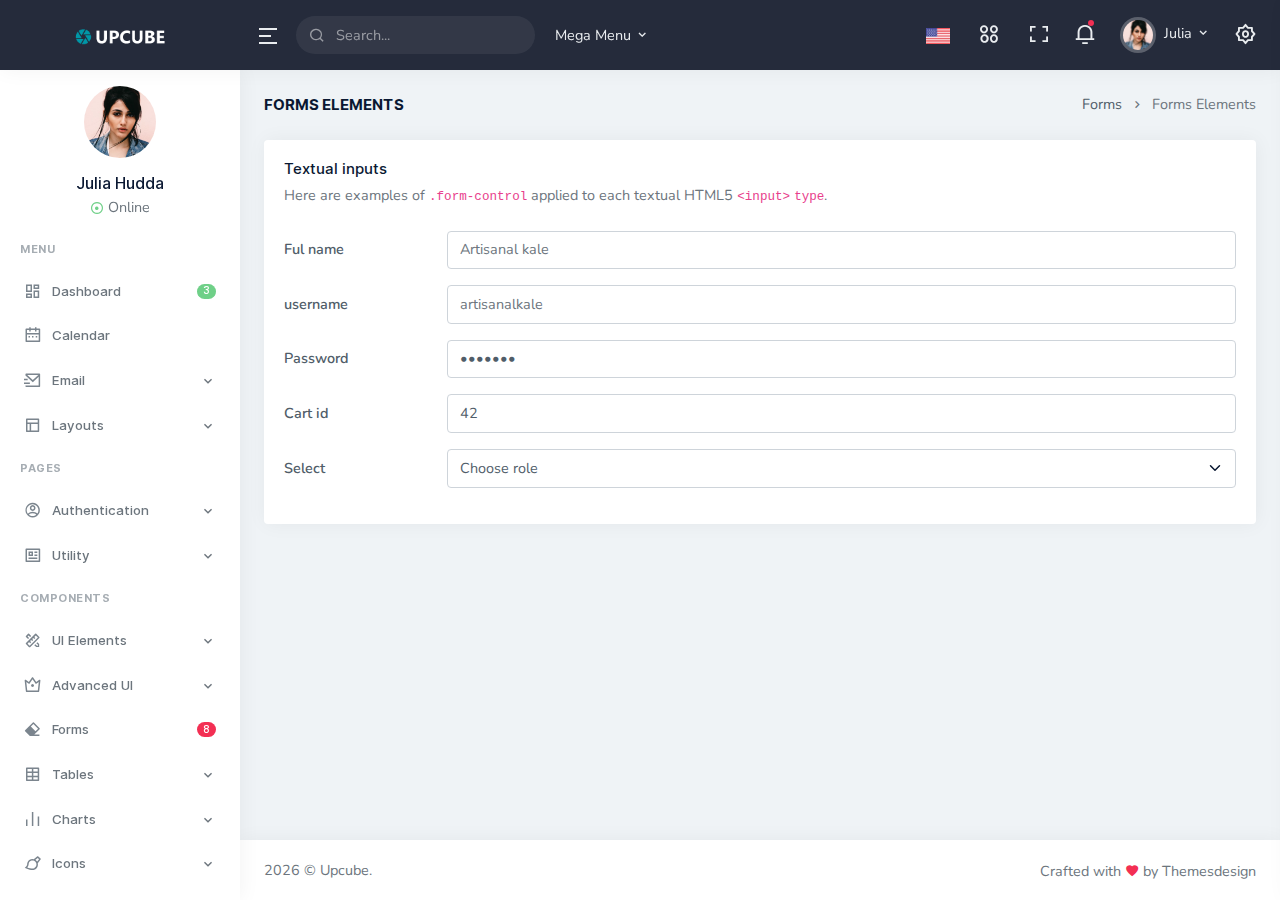
==== web/admin/Create.html @ 50bc0294 "upload ADMIN page" ====
<!doctype html>
<html lang="en">

    <head>
        
        <meta charset="utf-8" />
        <title>Forms Elements | Upcube - Admin & Dashboard Template</title>
        <meta name="viewport" content="width=device-width, initial-scale=1.0">
        <meta content="Premium Multipurpose Admin & Dashboard Template" name="description" />
        <meta content="Themesdesign" name="author" />
        <!-- App favicon -->
        <link rel="shortcut icon" href="assets/images/favicon.ico">

        <!-- Bootstrap Css -->
        <link href="assets/css/bootstrap.min.css" id="bootstrap-style" rel="stylesheet" type="text/css" />
        <!-- Icons Css -->
        <link href="assets/css/icons.min.css" rel="stylesheet" type="text/css" />
        <!-- App Css-->
        <link href="assets/css/app.min.css" id="app-style" rel="stylesheet" type="text/css" />

    </head>

    <body data-topbar="dark">
    
    <!-- <body data-layout="horizontal" data-topbar="dark"> -->

        <!-- Begin page -->
        <div id="layout-wrapper">

            
            <header id="page-topbar">
                <div class="navbar-header">
                    <div class="d-flex">
                        <!-- LOGO -->
                        <div class="navbar-brand-box">
                            <a href="index.html" class="logo logo-dark">
                                <span class="logo-sm">
                                    <img src="assets/images/logo-sm.png" alt="logo-sm" height="22">
                                </span>
                                <span class="logo-lg">
                                    <img src="assets/images/logo-dark.png" alt="logo-dark" height="20">
                                </span>
                            </a>

                            <a href="index.html" class="logo logo-light">
                                <span class="logo-sm">
                                    <img src="assets/images/logo-sm.png" alt="logo-sm-light" height="22">
                                </span>
                                <span class="logo-lg">
                                    <img src="assets/images/logo-light.png" alt="logo-light" height="20">
                                </span>
                            </a>
                        </div>

                        <button type="button" class="btn btn-sm px-3 font-size-24 header-item waves-effect" id="vertical-menu-btn">
                            <i class="ri-menu-2-line align-middle"></i>
                        </button>

                        <!-- App Search-->
                        <form class="app-search d-none d-lg-block">
                            <div class="position-relative">
                                <input type="text" class="form-control" placeholder="Search...">
                                <span class="ri-search-line"></span>
                            </div>
                        </form>

                        <div class="dropdown dropdown-mega d-none d-lg-block ms-2">
                            <button type="button" class="btn header-item waves-effect" data-bs-toggle="dropdown" aria-haspopup="false" aria-expanded="false">
                                Mega Menu
                                <i class="mdi mdi-chevron-down"></i> 
                            </button>
                            <div class="dropdown-menu dropdown-megamenu">
                                <div class="row">
                                    <div class="col-sm-8">
                
                                        <div class="row">
                                            <div class="col-md-4">
                                                <h5 class="font-size-14">UI Components</h5>
                                                <ul class="list-unstyled megamenu-list">
                                                    <li>
                                                        <a href="javascript:void(0);">Lightbox</a>
                                                    </li>
                                                    <li>
                                                        <a href="javascript:void(0);">Range Slider</a>
                                                    </li>
                                                    <li>
                                                        <a href="javascript:void(0);">Sweet Alert</a>
                                                    </li>
                                                    <li>
                                                        <a href="javascript:void(0);">Rating</a>
                                                    </li>
                                                    <li>
                                                        <a href="javascript:void(0);">Forms</a>
                                                    </li>
                                                    <li>
                                                        <a href="javascript:void(0);">Tables</a>
                                                    </li>
                                                    <li>
                                                        <a href="javascript:void(0);">Charts</a>
                                                    </li>
                                                </ul>
                                            </div>

                                            <div class="col-md-4">
                                                <h5 class="font-size-14">Applications</h5>
                                                <ul class="list-unstyled megamenu-list">
                                                    <li>
                                                        <a href="javascript:void(0);">Ecommerce</a>
                                                    </li>
                                                    <li>
                                                        <a href="javascript:void(0);">Calendar</a>
                                                    </li>
                                                    <li>
                                                        <a href="javascript:void(0);">Email</a>
                                                    </li>
                                                    <li>
                                                        <a href="javascript:void(0);">Projects</a>
                                                    </li>
                                                    <li>
                                                        <a href="javascript:void(0);">Tasks</a>
                                                    </li>
                                                    <li>
                                                        <a href="javascript:void(0);">Contacts</a>
                                                    </li>
                                                </ul>
                                            </div>

                                            <div class="col-md-4">
                                                <h5 class="font-size-14">Extra Pages</h5>
                                                <ul class="list-unstyled megamenu-list">
                                                    <li>
                                                        <a href="javascript:void(0);">Light Sidebar</a>
                                                    </li>
                                                    <li>
                                                        <a href="javascript:void(0);">Compact Sidebar</a>
                                                    </li>
                                                    <li>
                                                        <a href="javascript:void(0);">Horizontal layout</a>
                                                    </li>
                                                    <li>
                                                        <a href="javascript:void(0);">Maintenance</a>
                                                    </li>
                                                    <li>
                                                        <a href="javascript:void(0);">Coming Soon</a>
                                                    </li>
                                                    <li>
                                                        <a href="javascript:void(0);">Timeline</a>
                                                    </li>
                                                    <li>
                                                        <a href="javascript:void(0);">FAQs</a>
                                                    </li>
                                        
                                                </ul>
                                            </div>
                                        </div>
                                    </div>
                                    <div class="col-sm-4">
                                        <div class="row">
                                            <div class="col-sm-6">
                                                <h5 class="font-size-14">UI Components</h5>
                                                <ul class="list-unstyled megamenu-list">
                                                    <li>
                                                        <a href="javascript:void(0);">Lightbox</a>
                                                    </li>
                                                    <li>
                                                        <a href="javascript:void(0);">Range Slider</a>
                                                    </li>
                                                    <li>
                                                        <a href="javascript:void(0);">Sweet Alert</a>
                                                    </li>
                                                    <li>
                                                        <a href="javascript:void(0);">Rating</a>
                                                    </li>
                                                    <li>
                                                        <a href="javascript:void(0);">Forms</a>
                                                    </li>
                                                    <li>
                                                        <a href="javascript:void(0);">Tables</a>
                                                    </li>
                                                    <li>
                                                        <a href="javascript:void(0);">Charts</a>
                                                    </li>
                                                </ul>
                                            </div>

                                            <div class="col-sm-5">
                                                <div>
                                                    <img src="assets/images/megamenu-img.png" alt="megamenu-img" class="img-fluid mx-auto d-block">
                                                </div>
                                            </div>
                                        </div>
                                    </div>
                                </div>

                            </div>
                        </div>
                    </div>

                    <div class="d-flex">

                        <div class="dropdown d-inline-block d-lg-none ms-2">
                            <button type="button" class="btn header-item noti-icon waves-effect" id="page-header-search-dropdown"
                                data-bs-toggle="dropdown" aria-haspopup="true" aria-expanded="false">
                                <i class="ri-search-line"></i>
                            </button>
                            <div class="dropdown-menu dropdown-menu-lg dropdown-menu-end p-0"
                                aria-labelledby="page-header-search-dropdown">
                    
                                <form class="p-3">
                                    <div class="mb-3 m-0">
                                        <div class="input-group">
                                            <input type="text" class="form-control" placeholder="Search ...">
                                            <div class="input-group-append">
                                                <button class="btn btn-primary" type="submit"><i class="ri-search-line"></i></button>
                                            </div>
                                        </div>
                                    </div>
                                </form>
                            </div>
                        </div>

                        <div class="dropdown d-none d-sm-inline-block">
                            <button type="button" class="btn header-item waves-effect"
                                data-bs-toggle="dropdown" aria-haspopup="true" aria-expanded="false">
                                <img class="" src="assets/images/flags/us.jpg" alt="Header Language" height="16">
                            </button>
                            <div class="dropdown-menu dropdown-menu-end">
                    
                                <!-- item-->
                                <a href="javascript:void(0);" class="dropdown-item notify-item">
                                    <img src="assets/images/flags/spain.jpg" alt="user-image" class="me-1" height="12"> <span class="align-middle">Spanish</span>
                                </a>

                                <!-- item-->
                                <a href="javascript:void(0);" class="dropdown-item notify-item">
                                    <img src="assets/images/flags/germany.jpg" alt="user-image" class="me-1" height="12"> <span class="align-middle">German</span>
                                </a>

                                <!-- item-->
                                <a href="javascript:void(0);" class="dropdown-item notify-item">
                                    <img src="assets/images/flags/italy.jpg" alt="user-image" class="me-1" height="12"> <span class="align-middle">Italian</span>
                                </a>

                                <!-- item-->
                                <a href="javascript:void(0);" class="dropdown-item notify-item">
                                    <img src="assets/images/flags/russia.jpg" alt="user-image" class="me-1" height="12"> <span class="align-middle">Russian</span>
                                </a>
                            </div>
                        </div>

                        <div class="dropdown d-none d-lg-inline-block ms-1">
                            <button type="button" class="btn header-item noti-icon waves-effect"
                                data-bs-toggle="dropdown" aria-haspopup="true" aria-expanded="false">
                                <i class="ri-apps-2-line"></i>
                            </button>
                            <div class="dropdown-menu dropdown-menu-lg dropdown-menu-end">
                                <div class="px-lg-2">
                                    <div class="row g-0">
                                        <div class="col">
                                            <a class="dropdown-icon-item" href="#">
                                                <img src="assets/images/brands/github.png" alt="Github">
                                                <span>GitHub</span>
                                            </a>
                                        </div>
                                        <div class="col">
                                            <a class="dropdown-icon-item" href="#">
                                                <img src="assets/images/brands/bitbucket.png" alt="bitbucket">
                                                <span>Bitbucket</span>
                                            </a>
                                        </div>
                                        <div class="col">
                                            <a class="dropdown-icon-item" href="#">
                                                <img src="assets/images/brands/dribbble.png" alt="dribbble">
                                                <span>Dribbble</span>
                                            </a>
                                        </div>
                                    </div>

                                    <div class="row g-0">
                                        <div class="col">
                                            <a class="dropdown-icon-item" href="#">
                                                <img src="assets/images/brands/dropbox.png" alt="dropbox">
                                                <span>Dropbox</span>
                                            </a>
                                        </div>
                                        <div class="col">
                                            <a class="dropdown-icon-item" href="#">
                                                <img src="assets/images/brands/mail_chimp.png" alt="mail_chimp">
                                                <span>Mail Chimp</span>
                                            </a>
                                        </div>
                                        <div class="col">
                                            <a class="dropdown-icon-item" href="#">
                                                <img src="assets/images/brands/slack.png" alt="slack">
                                                <span>Slack</span>
                                            </a>
                                        </div>
                                    </div>
                                </div>
                            </div>
                        </div>

                        <div class="dropdown d-none d-lg-inline-block ms-1">
                            <button type="button" class="btn header-item noti-icon waves-effect" data-toggle="fullscreen">
                                <i class="ri-fullscreen-line"></i>
                            </button>
                        </div>

                        <div class="dropdown d-inline-block">
                            <button type="button" class="btn header-item noti-icon waves-effect" id="page-header-notifications-dropdown"
                                  data-bs-toggle="dropdown" aria-expanded="false">
                                <i class="ri-notification-3-line"></i>
                                <span class="noti-dot"></span>
                            </button>
                            <div class="dropdown-menu dropdown-menu-lg dropdown-menu-end p-0"
                                aria-labelledby="page-header-notifications-dropdown">
                                <div class="p-3">
                                    <div class="row align-items-center">
                                        <div class="col">
                                            <h6 class="m-0"> Notifications </h6>
                                        </div>
                                        <div class="col-auto">
                                            <a href="#!" class="small"> View All</a>
                                        </div>
                                    </div>
                                </div>
                                <div data-simplebar style="max-height: 230px;">
                                    <a href="" class="text-reset notification-item">
                                        <div class="d-flex">
                                            <div class="avatar-xs me-3">
                                                <span class="avatar-title bg-primary rounded-circle font-size-16">
                                                    <i class="ri-shopping-cart-line"></i>
                                                </span>
                                            </div>
                                            <div class="flex-1">
                                                <h6 class="mb-1">Your order is placed</h6>
                                                <div class="font-size-12 text-muted">
                                                    <p class="mb-1">If several languages coalesce the grammar</p>
                                                    <p class="mb-0"><i class="mdi mdi-clock-outline"></i> 3 min ago</p>
                                                </div>
                                            </div>
                                        </div>
                                    </a>
                                    <a href="" class="text-reset notification-item">
                                        <div class="d-flex">
                                            <img src="assets/images/users/avatar-3.jpg"
                                                class="me-3 rounded-circle avatar-xs" alt="user-pic">
                                            <div class="flex-1">
                                                <h6 class="mb-1">James Lemire</h6>
                                                <div class="font-size-12 text-muted">
                                                    <p class="mb-1">It will seem like simplified English.</p>
                                                    <p class="mb-0"><i class="mdi mdi-clock-outline"></i> 1 hours ago</p>
                                                </div>
                                            </div>
                                        </div>
                                    </a>
                                    <a href="" class="text-reset notification-item">
                                        <div class="d-flex">
                                            <div class="avatar-xs me-3">
                                                <span class="avatar-title bg-success rounded-circle font-size-16">
                                                    <i class="ri-checkbox-circle-line"></i>
                                                </span>
                                            </div>
                                            <div class="flex-1">
                                                <h6 class="mb-1">Your item is shipped</h6>
                                                <div class="font-size-12 text-muted">
                                                    <p class="mb-1">If several languages coalesce the grammar</p>
                                                    <p class="mb-0"><i class="mdi mdi-clock-outline"></i> 3 min ago</p>
                                                </div>
                                            </div>
                                        </div>
                                    </a>

                                    <a href="" class="text-reset notification-item">
                                        <div class="d-flex">
                                            <img src="assets/images/users/avatar-4.jpg"
                                                class="me-3 rounded-circle avatar-xs" alt="user-pic">
                                            <div class="flex-1">
                                                <h6 class="mb-1">Salena Layfield</h6>
                                                <div class="font-size-12 text-muted">
                                                    <p class="mb-1">As a skeptical Cambridge friend of mine occidental.</p>
                                                    <p class="mb-0"><i class="mdi mdi-clock-outline"></i> 1 hours ago</p>
                                                </div>
                                            </div>
                                        </div>
                                    </a>
                                </div>
                                <div class="p-2 border-top">
                                    <div class="d-grid">
                                        <a class="btn btn-sm btn-link font-size-14 text-center" href="javascript:void(0)">
                                            <i class="mdi mdi-arrow-right-circle me-1"></i> View More..
                                        </a>
                                    </div>
                                </div>
                            </div>
                        </div>

                        <div class="dropdown d-inline-block user-dropdown">
                            <button type="button" class="btn header-item waves-effect" id="page-header-user-dropdown"
                                data-bs-toggle="dropdown" aria-haspopup="true" aria-expanded="false">
                                <img class="rounded-circle header-profile-user" src="assets/images/users/avatar-1.jpg"
                                    alt="Header Avatar">
                                <span class="d-none d-xl-inline-block ms-1">Julia</span>
                                <i class="mdi mdi-chevron-down d-none d-xl-inline-block"></i>
                            </button>
                            <div class="dropdown-menu dropdown-menu-end">
                                <!-- item-->
                                <a class="dropdown-item" href="#"><i class="ri-user-line align-middle me-1"></i> Profile</a>
                                <a class="dropdown-item" href="#"><i class="ri-wallet-2-line align-middle me-1"></i> My Wallet</a>
                                <a class="dropdown-item d-block" href="#"><span class="badge bg-success float-end mt-1">11</span><i class="ri-settings-2-line align-middle me-1"></i> Settings</a>
                                <a class="dropdown-item" href="#"><i class="ri-lock-unlock-line align-middle me-1"></i> Lock screen</a>
                                <div class="dropdown-divider"></div>
                                <a class="dropdown-item text-danger" href="#"><i class="ri-shut-down-line align-middle me-1 text-danger"></i> Logout</a>
                            </div>
                        </div>

                        <div class="dropdown d-inline-block">
                            <button type="button" class="btn header-item noti-icon right-bar-toggle waves-effect">
                                <i class="ri-settings-2-line"></i>
                            </button>
                        </div>
            
                    </div>
                </div>
            </header>

            <!-- ========== Left Sidebar Start ========== -->
            <div class="vertical-menu">

                <div data-simplebar class="h-100">

                    <!-- User details -->
                    <div class="user-profile text-center mt-3">
                        <div class="">
                            <img src="assets/images/users/avatar-1.jpg" alt="" class="avatar-md rounded-circle">
                        </div>
                        <div class="mt-3">
                            <h4 class="font-size-16 mb-1">Julia Hudda</h4>
                            <span class="text-muted"><i class="ri-record-circle-line align-middle font-size-14 text-success"></i> Online</span>
                        </div>
                    </div>

                    <!--- Sidemenu -->
                    <div id="sidebar-menu">
                        <!-- Left Menu Start -->
                        <ul class="metismenu list-unstyled" id="side-menu">
                            <li class="menu-title">Menu</li>

                            <li>
                                <a href="index.html" class="waves-effect">
                                    <i class="ri-dashboard-line"></i><span class="badge rounded-pill bg-success float-end">3</span>
                                    <span>Dashboard</span>
                                </a>
                            </li>

                            <li>
                                <a href="calendar.html" class=" waves-effect">
                                    <i class="ri-calendar-2-line"></i>
                                    <span>Calendar</span>
                                </a>
                            </li>
                
                            <li>
                                <a href="javascript: void(0);" class="has-arrow waves-effect">
                                    <i class="ri-mail-send-line"></i>
                                    <span>Email</span>
                                </a>
                                <ul class="sub-menu" aria-expanded="false">
                                    <li><a href="email-inbox.html">Inbox</a></li>
                                    <li><a href="email-read.html">Read Email</a></li>
                                </ul>
                            </li>

                            <li>
                                <a href="javascript: void(0);" class="has-arrow waves-effect">
                                    <i class="ri-layout-3-line"></i>
                                    <span>Layouts</span>
                                </a>
                                <ul class="sub-menu" aria-expanded="true">
                                    <li>
                                        <a href="javascript: void(0);" class="has-arrow">Vertical</a>
                                        <ul class="sub-menu" aria-expanded="true">
                                            <li><a href="layouts-dark-sidebar.html">Dark Sidebar</a></li>
                                            <li><a href="layouts-compact-sidebar.html">Compact Sidebar</a></li>
                                            <li><a href="layouts-icon-sidebar.html">Icon Sidebar</a></li>
                                            <li><a href="layouts-boxed.html">Boxed Layout</a></li>
                                            <li><a href="layouts-preloader.html">Preloader</a></li>
                                            <li><a href="layouts-colored-sidebar.html">Colored Sidebar</a></li>
                                        </ul>
                                    </li>

                                    <li>
                                        <a href="javascript: void(0);" class="has-arrow">Horizontal</a>
                                        <ul class="sub-menu" aria-expanded="true">
                                            <li><a href="layouts-horizontal.html">Horizontal</a></li>
                                            <li><a href="layouts-hori-topbar-light.html">Topbar light</a></li>
                                            <li><a href="layouts-hori-boxed-width.html">Boxed width</a></li>
                                            <li><a href="layouts-hori-preloader.html">Preloader</a></li>
                                            <li><a href="layouts-hori-colored-header.html">Colored Header</a></li>
                                        </ul>
                                    </li>
                                </ul>
                            </li>

                            <li class="menu-title">Pages</li>

                            <li>
                                <a href="javascript: void(0);" class="has-arrow waves-effect">
                                    <i class="ri-account-circle-line"></i>
                                    <span>Authentication</span>
                                </a>
                                <ul class="sub-menu" aria-expanded="false">
                                    <li><a href="auth-login.html">Login</a></li>
                                    <li><a href="auth-register.html">Register</a></li>
                                    <li><a href="auth-recoverpw.html">Recover Password</a></li>
                                    <li><a href="auth-lock-screen.html">Lock Screen</a></li>
                                </ul>
                            </li>

                            <li>
                                <a href="javascript: void(0);" class="has-arrow waves-effect">
                                    <i class="ri-profile-line"></i>
                                    <span>Utility</span>
                                </a>
                                <ul class="sub-menu" aria-expanded="false">
                                    <li><a href="pages-starter.html">Starter Page</a></li>
                                    <li><a href="pages-timeline.html">Timeline</a></li>
                                    <li><a href="pages-directory.html">Directory</a></li>
                                    <li><a href="pages-invoice.html">Invoice</a></li>
                                    <li><a href="pages-404.html">Error 404</a></li>
                                    <li><a href="pages-500.html">Error 500</a></li>
                                </ul>
                            </li>

                            <li class="menu-title">Components</li>

                            <li>
                                <a href="javascript: void(0);" class="has-arrow waves-effect">
                                    <i class="ri-pencil-ruler-2-line"></i>
                                    <span>UI Elements</span>
                                </a>
                                <ul class="sub-menu" aria-expanded="false">
                                    <li><a href="ui-alerts.html">Alerts</a></li>
                                    <li><a href="ui-buttons.html">Buttons</a></li>
                                    <li><a href="ui-cards.html">Cards</a></li>
                                    <li><a href="ui-carousel.html">Carousel</a></li>
                                    <li><a href="ui-dropdowns.html">Dropdowns</a></li>
                                    <li><a href="ui-grid.html">Grid</a></li>
                                    <li><a href="ui-images.html">Images</a></li>
                                    <li><a href="ui-lightbox.html">Lightbox</a></li>
                                    <li><a href="ui-modals.html">Modals</a></li>
                                    <li><a href="ui-offcanvas.html">Offcavas</a></li>
                                    <li><a href="ui-progressbars.html">Progress Bars</a></li>
                                    <li><a href="ui-tabs-accordions.html">Tabs & Accordions</a></li>
                                    <li><a href="ui-typography.html">Typography</a></li>
                                    <li><a href="ui-video.html">Video</a></li>
                                    <li><a href="ui-general.html">General</a></li>
                        
                                </ul>
                            </li>

                            <li>
                                <a href="javascript: void(0);" class="has-arrow waves-effect">
                                    <i class="ri-vip-crown-2-line"></i>
                                    <span>Advanced UI</span>
                                </a>
                                <ul class="sub-menu" aria-expanded="false">
                                    <li><a href="advance-rangeslider.html">Range Slider</a></li>
                                    <li><a href="advance-roundslider.html">Round Slider</a></li>
                                    <li><a href="advance-session-timeout.html">Session Timeout</a></li>
                                    <li><a href="advance-sweet-alert.html">Sweetalert 2</a></li>
                                    <li><a href="advance-rating.html">Rating</a></li>
                                    <li><a href="advance-notifications.html">Notifications</a></li>
                                </ul>
                            </li>

                            <li>
                                <a href="javascript: void(0);" class="waves-effect">
                                    <i class="ri-eraser-fill"></i>
                                    <span class="badge rounded-pill bg-danger float-end">8</span>
                                    <span>Forms</span>
                                </a>
                                <ul class="sub-menu" aria-expanded="false">
                                    <li><a href="form-elements.html">Form Elements</a></li>
                                    <li><a href="form-validation.html">Form Validation</a></li>
                                    <li><a href="form-advanced.html">Form Advanced Plugins</a></li>
                                    <li><a href="form-editors.html">Form Editors</a></li>
                                    <li><a href="form-uploads.html">Form File Upload</a></li>
                                    <li><a href="form-xeditable.html">Form X-editable</a></li>
                                    <li><a href="form-wizard.html">Form Wizard</a></li>
                                    <li><a href="form-mask.html">Form Mask</a></li>
                                </ul>
                            </li>

                            <li>
                                <a href="javascript: void(0);" class="has-arrow waves-effect">
                                    <i class="ri-table-2"></i>
                                    <span>Tables</span>
                                </a>
                                <ul class="sub-menu" aria-expanded="false">
                                    <li><a href="tables-basic.html">Basic Tables</a></li>
                                    <li><a href="tables-datatable.html">Data Tables</a></li>
                                    <li><a href="tables-responsive.html">Responsive Table</a></li>
                                    <li><a href="tables-editable.html">Editable Table</a></li>
                                </ul>
                            </li>

                            <li>
                                <a href="javascript: void(0);" class="has-arrow waves-effect">
                                    <i class="ri-bar-chart-line"></i>
                                    <span>Charts</span>
                                </a>
                                <ul class="sub-menu" aria-expanded="false">
                                    <li><a href="charts-apex.html">Apex Charts</a></li>
                                    <li><a href="charts-chartjs.html">Chartjs Charts</a></li>
                                    <li><a href="charts-flot.html">Flot Charts</a></li>
                                    <li><a href="charts-knob.html">Jquery Knob Charts</a></li>
                                    <li><a href="charts-sparkline.html">Sparkline Charts</a></li>
                                </ul>
                            </li>

                            <li>
                                <a href="javascript: void(0);" class="has-arrow waves-effect">
                                    <i class="ri-brush-line"></i>
                                    <span>Icons</span>
                                </a>
                                <ul class="sub-menu" aria-expanded="false">
                                    <li><a href="icons-remix.html">Remix Icons</a></li>
                                    <li><a href="icons-materialdesign.html">Material Design</a></li>
                                    <li><a href="icons-dripicons.html">Dripicons</a></li>
                                    <li><a href="icons-fontawesome.html">Font awesome 5</a></li>
                                </ul>
                            </li>

                            <li>
                                <a href="javascript: void(0);" class="has-arrow waves-effect">
                                    <i class="ri-map-pin-line"></i>
                                    <span>Maps</span>
                                </a>
                                <ul class="sub-menu" aria-expanded="false">
                                    <li><a href="maps-google.html">Google Maps</a></li>
                                    <li><a href="maps-vector.html">Vector Maps</a></li>
                                </ul>
                            </li>

                            <li>
                                <a href="javascript: void(0);" class="has-arrow waves-effect">
                                    <i class="ri-share-line"></i>
                                    <span>Multi Level</span>
                                </a>
                                <ul class="sub-menu" aria-expanded="true">
                                    <li><a href="javascript: void(0);">Level 1.1</a></li>
                                    <li><a href="javascript: void(0);" class="has-arrow">Level 1.2</a>
                                        <ul class="sub-menu" aria-expanded="true">
                                            <li><a href="javascript: void(0);">Level 2.1</a></li>
                                            <li><a href="javascript: void(0);">Level 2.2</a></li>
                                        </ul>
                                    </li>
                                </ul>
                            </li>

                        </ul>
                    </div>
                    <!-- Sidebar -->
                </div>
            </div>
            <!-- Left Sidebar End -->

            

            <!-- ============================================================== -->
            <!-- Start right Content here -->
            <!-- ============================================================== -->
            <div class="main-content">

                <div class="page-content">
                    <div class="container-fluid">

                        <!-- start page title -->
                        <div class="row">
                            <div class="col-12">
                                <div class="page-title-box d-sm-flex align-items-center justify-content-between">
                                    <h4 class="mb-sm-0">Forms Elements</h4>

                                    <div class="page-title-right">
                                        <ol class="breadcrumb m-0">
                                            <li class="breadcrumb-item"><a href="javascript: void(0);">Forms</a></li>
                                            <li class="breadcrumb-item active">Forms Elements</li>
                                        </ol>
                                    </div>

                                </div>
                            </div>
                        </div>
                        <!-- end page title -->
                        
                        <div class="row">
                            <div class="col-12">
                                <div class="card">
                                    <div class="card-body">

                                        <h4 class="card-title">Textual inputs</h4>
                                        <p class="card-title-desc">Here are examples of <code class="highlighter-rouge">.form-control</code> applied to each
                                            textual HTML5 <code class="highlighter-rouge">&lt;input&gt;</code> <code class="highlighter-rouge">type</code>.</p>
                                        <div class="row mb-3">
                                            <label for="example-text-input" class="col-sm-2 col-form-label">Ful name</label>
                                            <div class="col-sm-10">
                                                <input class="form-control" type="text" placeholder="Artisanal kale" id="example-text-input">
                                            </div>
                                        </div>
                                        <!-- end row -->
                                        <div class="row mb-3">
                                            <label for="example-text-input" class="col-sm-2 col-form-label">username</label>
                                            <div class="col-sm-10">
                                                <input class="form-control" type="text" placeholder="artisanalkale" id="example-text-input">
                                            </div>
                                        </div>
                                        <div class="row mb-3">
                                            <label for="example-password-input" class="col-sm-2 col-form-label">Password</label>
                                            <div class="col-sm-10">
                                                <input class="form-control" type="password" value="hunter2" id="example-password-input">
                                            </div>
                                        </div>
                                        <!-- end row -->
                                        <div class="row mb-3">
                                            <label for="example-number-input" class="col-sm-2 col-form-label">Cart id</label>
                                            <div class="col-sm-10">
                                                <input class="form-control" type="number" value="42" id="example-number-input">
                                            </div>
                                        </div>
                                        <!-- end row -->
                                        
                                        <div class="row mb-3">
                                            <label class="col-sm-2 col-form-label">Select</label>
                                            <div class="col-sm-10">
                                                <select class="form-select" aria-label="Default select example">
                                                    <option selected="">Choose role</option>
                                                    <option value="1">Admin</option>
                                                    <option value="2">User</option>
                                                    
                                                    </select>
                                            </div>
                                        </div>
                                        <!-- end row -->
                                    </div>
                                </div>
                            </div> <!-- end col -->
                        </div>
                        <!-- end row -->


                        <!-- end row -->
                    </div> <!-- container-fluid -->
                </div>
                <!-- End Page-content -->
                
                <footer class="footer">
                    <div class="container-fluid">
                        <div class="row">
                            <div class="col-sm-6">
                                <script>document.write(new Date().getFullYear())</script> © Upcube.
                            </div>
                            <div class="col-sm-6">
                                <div class="text-sm-end d-none d-sm-block">
                                    Crafted with <i class="mdi mdi-heart text-danger"></i> by Themesdesign
                                </div>
                            </div>
                        </div>
                    </div>
                </footer>
                
            </div>
            <!-- end main content-->

        </div>
        <!-- END layout-wrapper -->

        <!-- Right Sidebar -->
        <div class="right-bar">
            <div data-simplebar class="h-100">
                <div class="rightbar-title d-flex align-items-center px-3 py-4">
            
                    <h5 class="m-0 me-2">Settings</h5>

                    <a href="javascript:void(0);" class="right-bar-toggle ms-auto">
                        <i class="mdi mdi-close noti-icon"></i>
                    </a>
                </div>

                <!-- Settings -->
                <hr class="mt-0" />
                <h6 class="text-center mb-0">Choose Layouts</h6>

                <div class="p-4">
                    <div class="mb-2">
                        <img src="assets/images/layouts/layout-1.jpg" class="img-fluid img-thumbnail" alt="layout-1">
                    </div>

                    <div class="form-check form-switch mb-3">
                        <input class="form-check-input theme-choice" type="checkbox" id="light-mode-switch" checked>
                        <label class="form-check-label" for="light-mode-switch">Light Mode</label>
                    </div>
    
                    <div class="mb-2">
                        <img src="assets/images/layouts/layout-2.jpg" class="img-fluid img-thumbnail" alt="layout-2">
                    </div>
                    <div class="form-check form-switch mb-3">
                        <input class="form-check-input theme-choice" type="checkbox" id="dark-mode-switch" data-bsStyle="assets/css/bootstrap-dark.min.css" data-appStyle="assets/css/app-dark.min.css">
                        <label class="form-check-label" for="dark-mode-switch">Dark Mode</label>
                    </div>
    
                    <div class="mb-2">
                        <img src="assets/images/layouts/layout-3.jpg" class="img-fluid img-thumbnail" alt="layout-3">
                    </div>
                    <div class="form-check form-switch mb-5">
                        <input class="form-check-input theme-choice" type="checkbox" id="rtl-mode-switch" data-appStyle="assets/css/app-rtl.min.css">
                        <label class="form-check-label" for="rtl-mode-switch">RTL Mode</label>
                    </div>

            
                </div>

            </div> <!-- end slimscroll-menu-->
        </div>
        <!-- /Right-bar -->

        <!-- Right bar overlay-->
        <div class="rightbar-overlay"></div>

        <!-- JAVASCRIPT -->
        <script src="assets/libs/jquery/jquery.min.js"></script>
        <script src="assets/libs/bootstrap/js/bootstrap.bundle.min.js"></script>
        <script src="assets/libs/metismenu/metisMenu.min.js"></script>
        <script src="assets/libs/simplebar/simplebar.min.js"></script>
        <script src="assets/libs/node-waves/waves.min.js"></script>

        <!-- bs custom file input plugin -->
        <script src="assets/libs/bs-custom-file-input/bs-custom-file-input.min.js"></script>

        <script src="assets/js/pages/form-element.init.js"></script>

        <script src="assets/js/app.js"></script>

    </body>
</html>
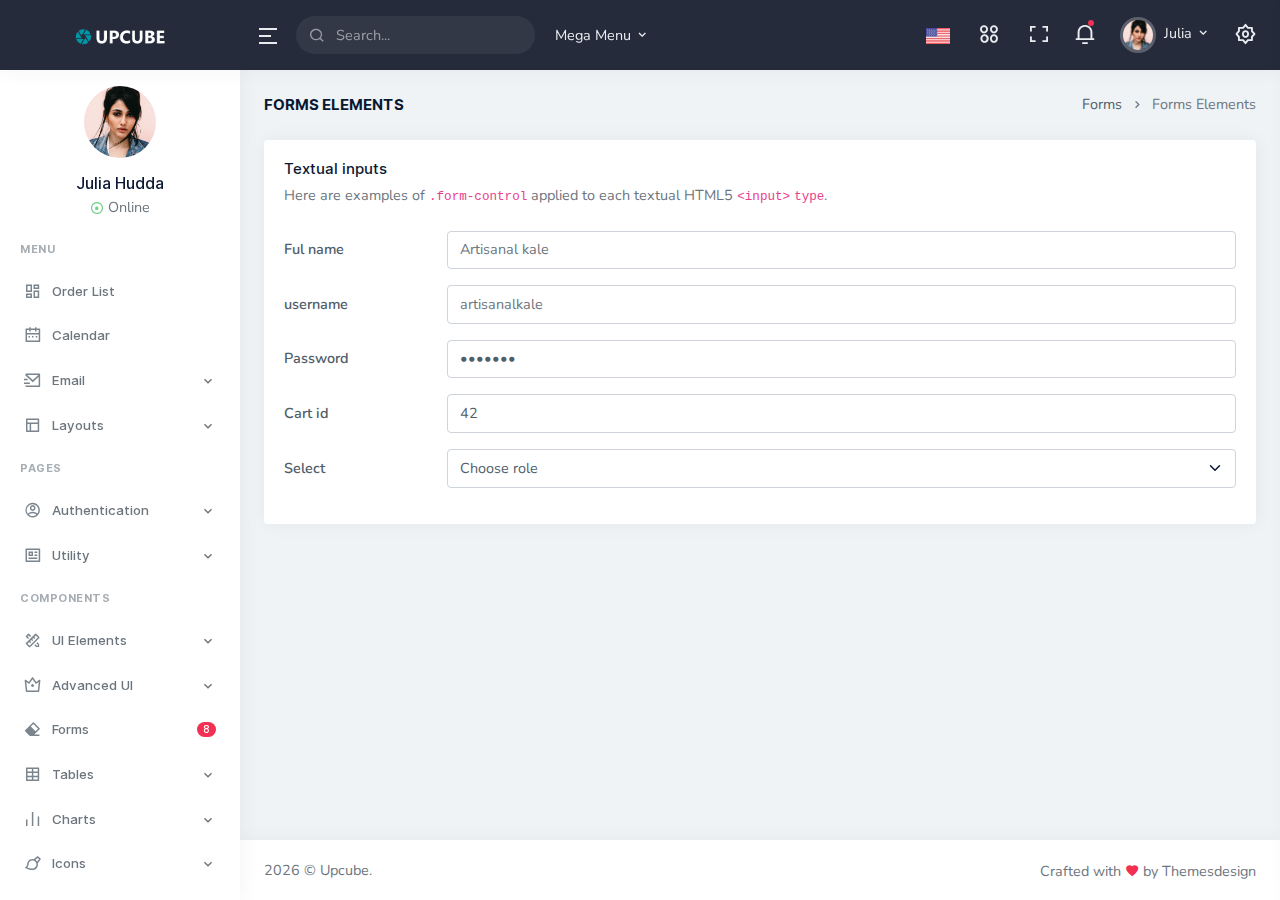
==== commit 9655704e: "merge Truong" ====
--- a/web/admin/Create.html
+++ b/web/admin/Create.html
@@ -1,10 +1,8 @@
 <!doctype html>
 <html lang="en">
-
     <head>
-        
         <meta charset="utf-8" />
-        <title>Forms Elements | Upcube - Admin & Dashboard Template</title>
+        <title>Game Account Shop - Admin Page</title>
         <meta name="viewport" content="width=device-width, initial-scale=1.0">
         <meta content="Premium Multipurpose Admin & Dashboard Template" name="description" />
         <meta content="Themesdesign" name="author" />
@@ -17,17 +15,11 @@
         <link href="assets/css/icons.min.css" rel="stylesheet" type="text/css" />
         <!-- App Css-->
         <link href="assets/css/app.min.css" id="app-style" rel="stylesheet" type="text/css" />
-
     </head>
-
     <body data-topbar="dark">
-    
     <!-- <body data-layout="horizontal" data-topbar="dark"> -->
-
         <!-- Begin page -->
         <div id="layout-wrapper">
-
-            
             <header id="page-topbar">
                 <div class="navbar-header">
                     <div class="d-flex">
@@ -41,7 +33,6 @@
                                     <img src="assets/images/logo-dark.png" alt="logo-dark" height="20">
                                 </span>
                             </a>
-
                             <a href="index.html" class="logo logo-light">
                                 <span class="logo-sm">
                                     <img src="assets/images/logo-sm.png" alt="logo-sm-light" height="22">
@@ -447,9 +438,9 @@
                             <li class="menu-title">Menu</li>
 
                             <li>
-                                <a href="index.html" class="waves-effect">
-                                    <i class="ri-dashboard-line"></i><span class="badge rounded-pill bg-success float-end">3</span>
-                                    <span>Dashboard</span>
+                                <a href="order-list.jsp" class="waves-effect">
+                                    <i class="ri-dashboard-line"></i><span class="badge rounded-pill bg-success float-end"></span>
+                                    <span>Order List</span>
                                 </a>
                             </li>
 
